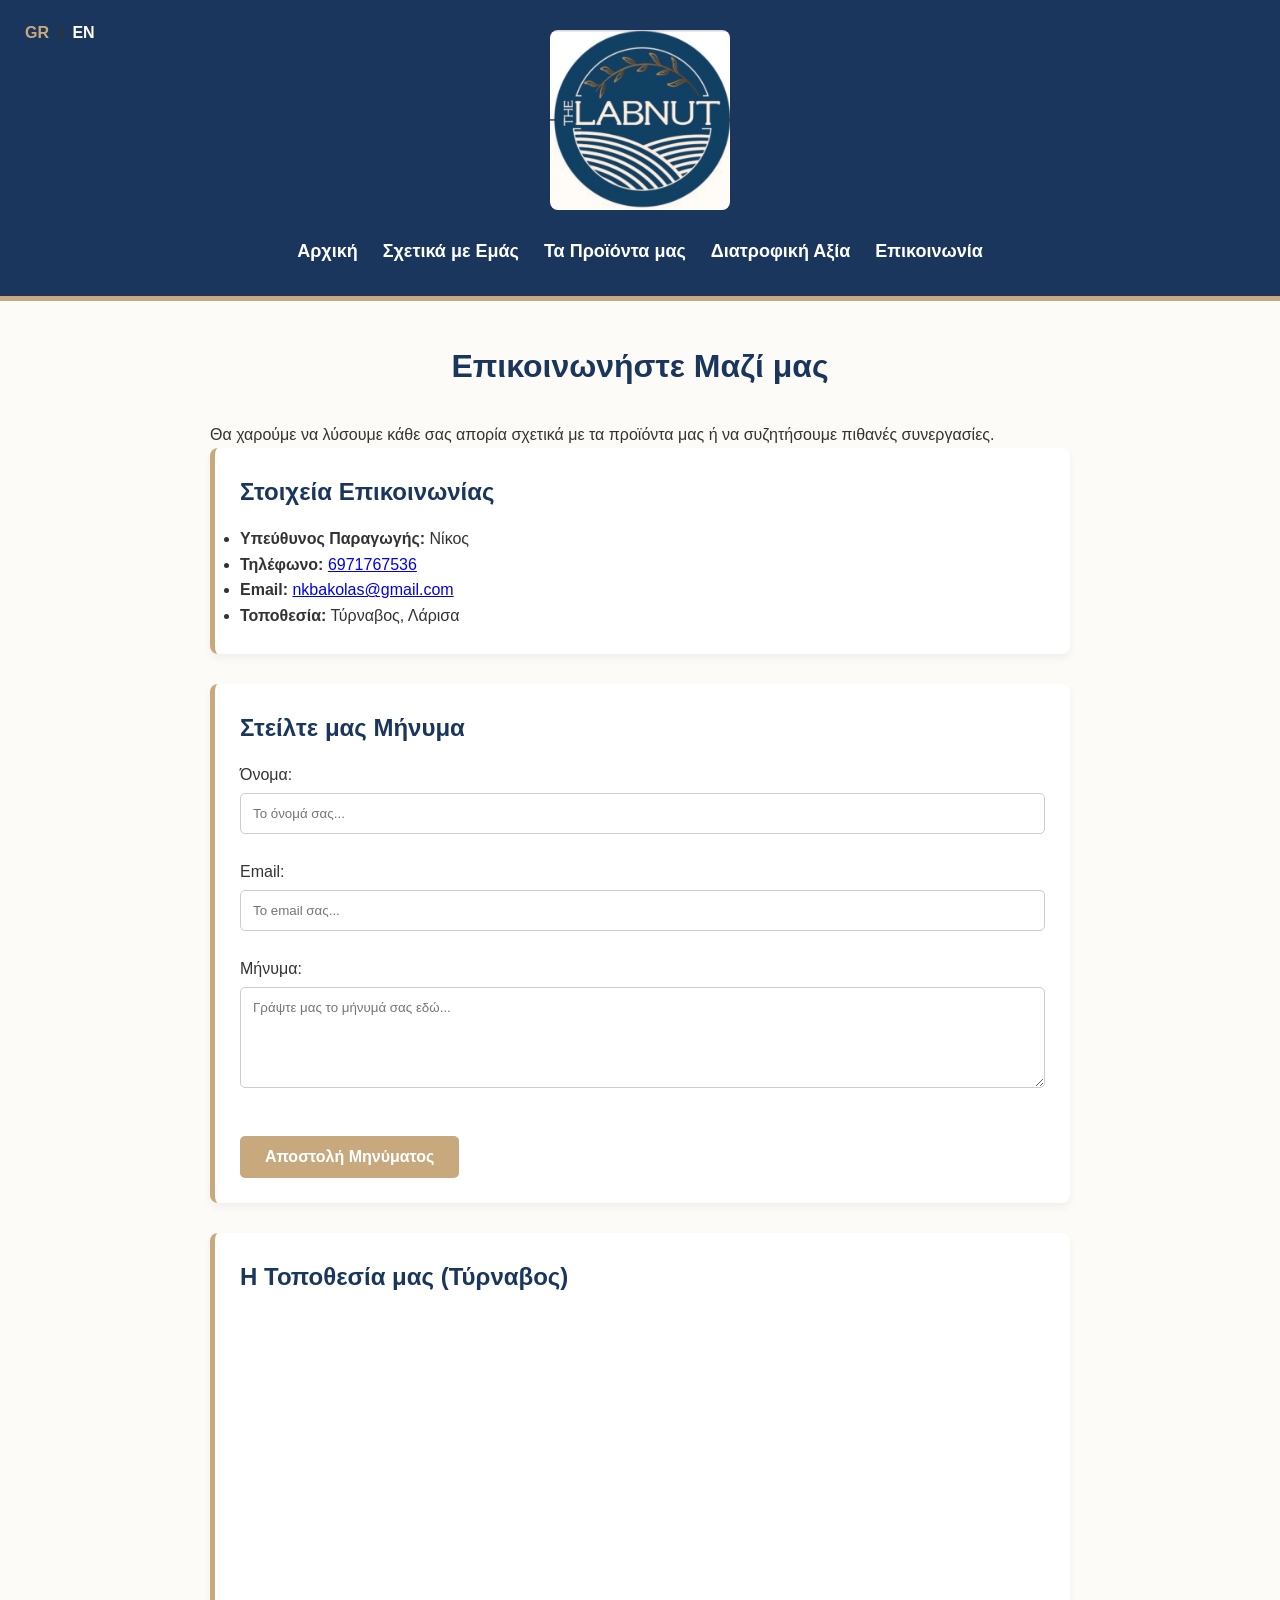
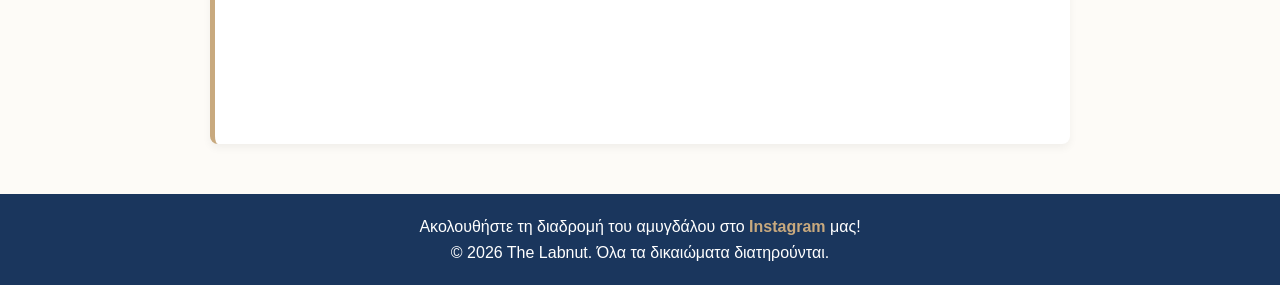
==== contact.html @ 35c9b9b3 "Add files via upload" ====
<!DOCTYPE html>
<html lang="el">
<head>
    <meta charset="UTF-8">
    <meta name="viewport" content="width=device-width, initial-scale=1.0">
    <title>Επικοινωνία | The Labnut</title>
    <link rel="stylesheet" href="style.css">
</head>
<body>

    <header>
        <!-- Κουμπί Αλλαγής Γλώσσας -->
        <div class="lang-switch">
            <a href="contact.html" class="active">GR</a> | 
            <a href="contact_en.html">EN</a>
        </div>

        <img src="Screenshot_20260611-113737_Instagram.png" alt="Λογότυπο The Labnut" width="180">
        <nav>
            <ul>
                <li><a href="index.html">Αρχική</a></li>
                <li><a href="about.html">Σχετικά με Εμάς</a></li>
                <li><a href="products.html">Τα Προϊόντα μας</a></li>
                <li><a href="nutrition.html">Διατροφική Αξία</a></li>
                <li><a href="contact.html">Επικοινωνία</a></li>
            </ul>
        </nav>
    </header>

    <main>
        <h1>Επικοινωνήστε Μαζί μας</h1>
        <p>Θα χαρούμε να λύσουμε κάθε σας απορία σχετικά με τα προϊόντα μας ή να συζητήσουμε πιθανές συνεργασίες.</p>
        
        <section>
            <h2>Στοιχεία Επικοινωνίας</h2>
            <ul>
                <li><strong>Υπεύθυνος Παραγωγής:</strong> Νίκος</li>
                <li><strong>Τηλέφωνο:</strong> <a href="tel:+306971767536">6971767536</a></li>
                <li><strong>Email:</strong> <a href="mailto:nkbakolas@gmail.com">nkbakolas@gmail.com</a></li>
                <li><strong>Τοποθεσία:</strong> Τύρναβος, Λάρισα</li>
            </ul>
        </section>

        <section>
            <h2>Στείλτε μας Μήνυμα</h2>
            <form action="#" method="POST">
                <label for="name">Όνομα:</label><br>
                <input type="text" id="name" name="name" placeholder="Το όνομά σας..." required><br><br>

                <label for="email">Email:</label><br>
                <input type="email" id="email" name="email" placeholder="Το email σας..." required><br><br>

                <label for="message">Μήνυμα:</label><br>
                <textarea id="message" name="message" rows="5" cols="40" placeholder="Γράψτε μας το μήνυμά σας εδώ..." required></textarea><br><br>

                <input type="submit" value="Αποστολή Μηνύματος">
            </form>
        </section>

        <section>
            <h2>Η Τοποθεσία μας (Τύρναβος)</h2>
            <iframe 
                src="https://www.google.com/maps/embed?pb=!1m18!1m12!1m3!1d48962.33649646467!2d22.247167683935213!3d39.7360251783301!2m3!1f0!2f0!3f0!3m2!1i1024!2i768!4f13.1!3m3!1m2!1s0x135863c0a52140bb%3A0xc3b8a3e742111d4e!2sTyrnavos%20401%2000!5e0!3m2!1sen!2sgr!4v1690000000000!5m2!1sen!2sgr" 
                width="600" 
                height="400" 
                style="border:0;" 
                allowfullscreen="" 
                loading="lazy" 
                referrerpolicy="no-referrer-when-downgrade">
            </iframe>
        </section>
    </main>

    <footer>
        <p>Ακολουθήστε τη διαδρομή του αμυγδάλου στο <a href="https://www.instagram.com/the_labnut/" target="_blank">Instagram</a> μας!</p>
        <p>&copy; 2026 The Labnut. Όλα τα δικαιώματα διατηρούνται.</p>
    </footer>

</body>
</html>
---- style.css ----
/* Βασική Επαναφορά (Reset) για ομοιόμορφη εμφάνιση */
* {
    margin: 0;
    padding: 0;
    box-sizing: border-box;
}

/* Ρυθμίσεις Σώματος (Body) */
body {
    font-family: 'Segoe UI', Tahoma, Geneva, Verdana, sans-serif;
    background-color: #fdfbf7; /* Ένα πολύ απαλό, ζεστό κρεμ χρώμα */
    color: #333333;
    line-height: 1.6;
}

/* Επικεφαλίδα και Λογότυπο */
header {
    background-color: #1a365d; /* Το βαθύ μπλε του λογότυπου */
    text-align: center;
    padding: 30px 0;
    border-bottom: 5px solid #c8a97e;/* Χρυσή γραμμή στο κάτω μέρος */
    position: relative; 
}

/* Μενού Πλοήγησης */
nav ul {
    list-style: none;
    display: flex;
    justify-content: center;
    gap: 25px;
    margin-top: 20px;
}

nav a {
    color: #ffffff;
    text-decoration: none;
    font-size: 18px;
    font-weight: bold;
    transition: color 0.3s ease;
}

nav a:hover {
    color: #c8a97e; /* Όταν το ποντίκι πάει πάνω, γίνεται χρυσό */
}

/* Κυρίως Περιεχόμενο (Main) */
main {
    max-width: 900px;
    margin: 40px auto;
    padding: 0 20px;
}

h1 {
    color: #1a365d;
    text-align: center;
    margin-bottom: 30px;
    font-size: 32px;
}

h2 {
    color: #1a365d;
    margin-bottom: 15px;
}

/* Κουτιά (Sections) για Προϊόντα & Πληροφορίες */
section {
    background-color: #ffffff;
    padding: 25px;
    margin-bottom: 30px;
    border-radius: 8px;
    box-shadow: 0 4px 8px rgba(0, 0, 0, 0.05);
    border-left: 5px solid #c8a97e;
}

/* Εικόνες */
img {
    max-width: 100%;
    height: auto;
    border-radius: 8px;
}

/* Πίνακας Διατροφικής Αξίας */
table {
    width: 100%;
    border-collapse: collapse;
    margin-top: 15px;
}

th, td {
    border: 1px solid #e0e0e0;
    padding: 12px;
    text-align: left;
}

th {
    background-color: #1a365d;
    color: #ffffff;
}

tr:nth-child(even) {
    background-color: #f9f9f9;
}

/* Φόρμα Επικοινωνίας */
input[type="text"], input[type="email"], textarea {
    width: 100%;
    padding: 12px;
    margin-top: 5px;
    border: 1px solid #ccc;
    border-radius: 5px;
    font-family: inherit;
}

input[type="submit"] {
    background-color: #c8a97e;
    color: #ffffff;
    border: none;
    padding: 12px 25px;
    font-size: 16px;
    font-weight: bold;
    border-radius: 5px;
    cursor: pointer;
    margin-top: 15px;
    transition: background-color 0.3s ease;
}

input[type="submit"]:hover {
    background-color: #b5956a;
}

/* Υποσέλιδο (Footer) */
footer {
    background-color: #1a365d;
    color: #ffffff;
    text-align: center;
    padding: 20px 0;
    margin-top: 50px;
}

footer a {
    color: #c8a97e;
    text-decoration: none;
    font-weight: bold;
}

/* Κουμπί Αλλαγής Γλώσσας */
.lang-switch {
    position: absolute;
    top: 20px;
    left: 20px;
    font-size: 16px;
    font-weight: bold;
}

.lang-switch a {
    color: #ffffff;
    text-decoration: none;
    padding: 5px;
    transition: color 0.3s ease;
}

.lang-switch a.active {
    color: #c8a97e; /* Χρυσό χρώμα για τη γλώσσα που διαβάζουμε τώρα */
}

.lang-switch a:hover {
    color: #c8a97e;
}
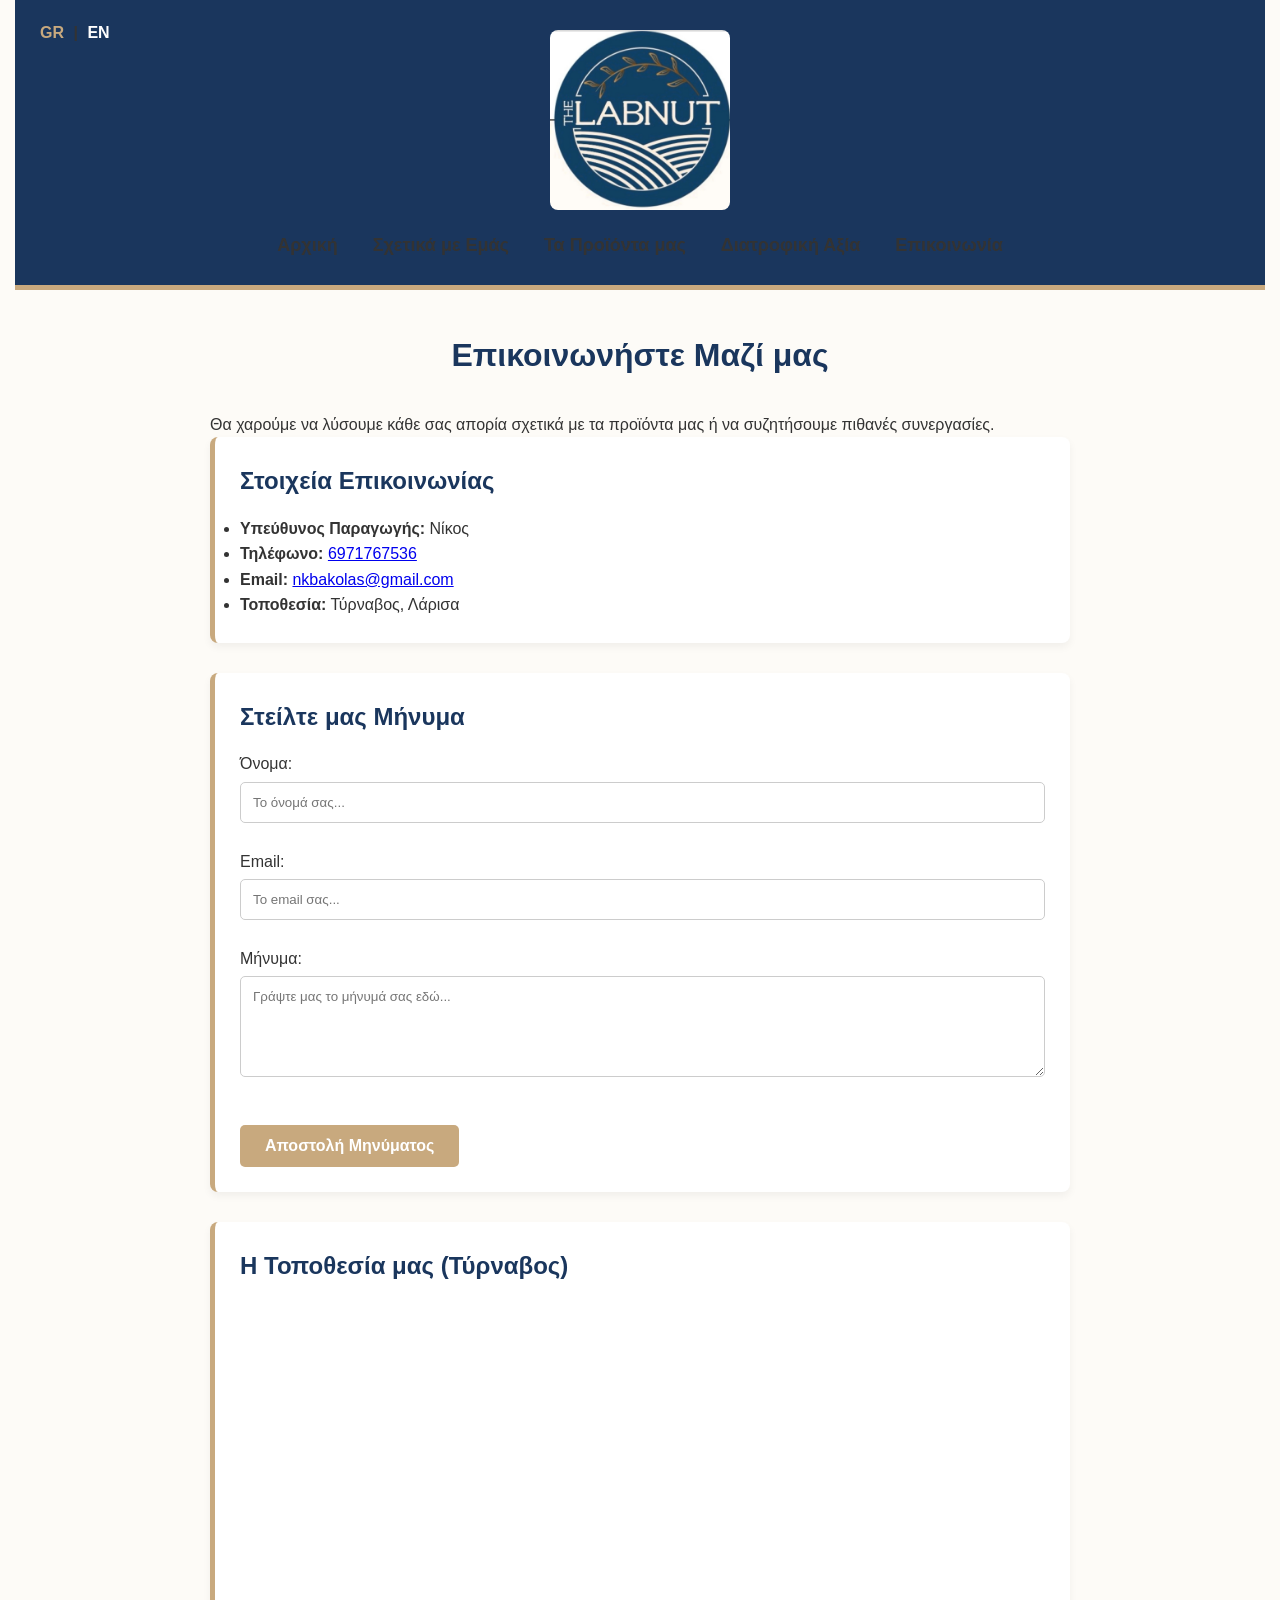
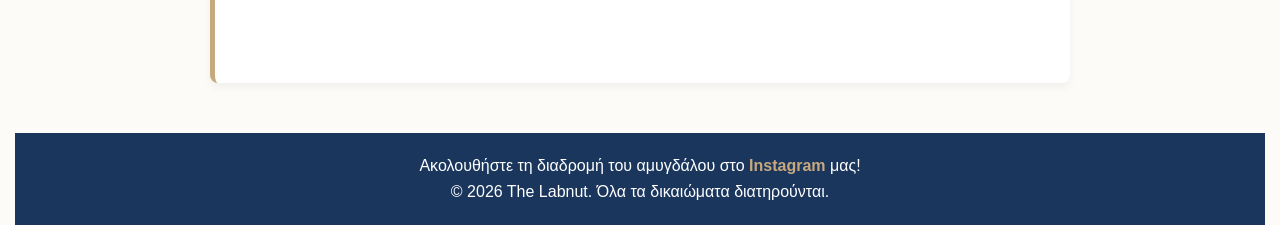
==== commit 7d882efe: "Update contact.html" ====
--- a/contact.html
+++ b/contact.html
@@ -61,8 +61,8 @@
             <h2>Η Τοποθεσία μας (Τύρναβος)</h2>
             <iframe 
                 src="https://www.google.com/maps/embed?pb=!1m18!1m12!1m3!1d48962.33649646467!2d22.247167683935213!3d39.7360251783301!2m3!1f0!2f0!3f0!3m2!1i1024!2i768!4f13.1!3m3!1m2!1s0x135863c0a52140bb%3A0xc3b8a3e742111d4e!2sTyrnavos%20401%2000!5e0!3m2!1sen!2sgr!4v1690000000000!5m2!1sen!2sgr" 
-                width="600" 
-                height="400" 
+                width="100%" 
+                height="350" 
                 style="border:0;" 
                 allowfullscreen="" 
                 loading="lazy" 
@@ -77,4 +77,4 @@
     </footer>
 
 </body>
-</html>+</html>
--- a/style.css
+++ b/style.css
@@ -165,4 +165,117 @@
 
 .lang-switch a:hover {
     color: #c8a97e;
-}+}
+/* ========================================================
+   1. ΒΑΣΙΚΟΙ ΚΑΝΟΝΕΣ ΓΙΑ ΝΑ ΜΗΝ ΞΕΧΕΙΛΙΖΕΙ ΤΙΠΟΤΑ
+   ======================================================== */
+*, *::before, *::after {
+    box-sizing: border-box; /* Υπολογίζει σωστά τα περιθώρια χωρίς να ξεχειλίζουν */
+}
+
+body {
+    margin: 0;
+    padding: 0 15px; /* Αφήνει λίγο αέρα αριστερά και δεξιά */
+    font-family: -apple-system, BlinkMacSystemFont, "Segoe UI", Roboto, sans-serif;
+    line-height: 1.6;
+}
+
+/* Όλες οι εικόνες προσαρμόζονται στο πλάτος της οθόνης */
+img {
+    max-width: 100%;
+    height: auto;
+    display: block;
+}
+
+/* ========================================================
+   2. HEADER & MENU ΓΙΑ ΟΛΕΣ ΤΙΣ ΣΥΣΚΕΥΕΣ
+   ======================================================== */
+header {
+    text-align: center;
+    padding: 20px 0;
+}
+
+header img {
+    margin: 10px auto; /* Κεντράρει το λογότυπο */
+}
+
+/* Το μενού πλοήγησης */
+nav ul {
+    list-style: none;
+    padding: 0;
+    margin: 15px 0 0 0;
+    display: flex;
+    justify-content: center;
+    gap: 15px;
+    flex-wrap: wrap; /* Αν δεν χωράνε, κατεβαίνουν αυτόματα γραμμή */
+}
+
+nav ul li a {
+    text-decoration: none;
+    color: #333;
+    font-weight: bold;
+    padding: 6px 10px;
+    display: inline-block;
+}
+
+/* ========================================================
+   3. ΠΡΟΣΑΡΜΟΓΕΣ ΕΙΔΙΚΑ ΓΙΑ SMARTPHONES (Κάτω από 768px)
+   ======================================================== */
+@media (max-width: 768px) {
+    /* Τα links του μενού γίνονται σαν άνετα κουμπιά για άγγιγμα */
+    nav ul {
+        flex-direction: column; /* Το ένα κάτω από το άλλο */
+        gap: 8px;
+    }
+
+    nav ul li a {
+        background-color: #f4f4f4;
+        border-radius: 6px;
+        display: block;
+        padding: 10px;
+    }
+
+    /* Ο χάρτης του Google Maps (contact.html) να μην ξεχειλίζει */
+    iframe {
+        width: 100% !important;
+        height: 300px !important;
+        border-radius: 8px;
+    }
+
+    /* Η φόρμα επικοινωνίας πιάνει όλο το πλάτος */
+    input[type="text"],
+    input[type="email"],
+    textarea {
+        width: 100% !important;
+        box-sizing: border-box;
+        padding: 10px;
+        font-size: 16px; /* Αποτρέπει το αυτόματο zoom στο iPhone κατά το κλικ */
+    }
+
+    input[type="submit"] {
+        width: 100%;
+        padding: 12px;
+        font-size: 16px;
+        background-color: #5c3d2e;
+        color: white;
+        border: none;
+        border-radius: 6px;
+        cursor: pointer;
+    }
+
+    /* Ο πίνακας θερμίδων (nutrition.html) να προσαρμόζεται */
+    table {
+        width: 100% !important;
+        font-size: 14px;
+    }
+
+    /* Τα sections των προϊόντων (products.html) */
+    main section {
+        text-align: center;
+        margin-bottom: 30px;
+    }
+
+    main section img {
+        margin: 0 auto 15px auto;
+    }
+}
